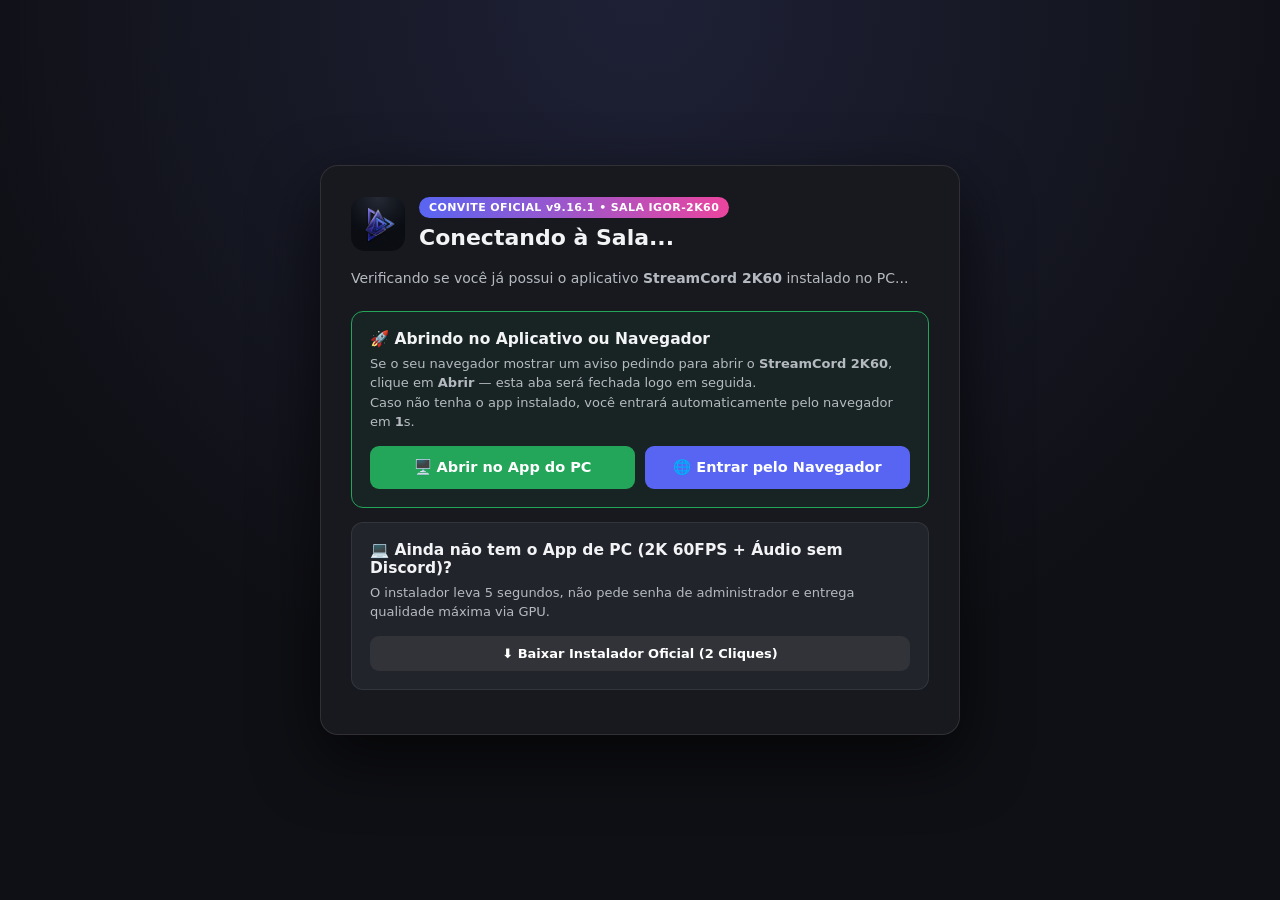
==== convite.html @ a1d44c8a "release: v9.16.1 — cliente web, manifesto e docs em commit atomico" ====
<!DOCTYPE html>
<html lang="pt-BR">
<head>
  <meta charset="UTF-8" />
  <meta name="viewport" content="width=device-width, initial-scale=1.0" />
  <title>StreamCord 2K60 — Convite e Instalador Oficial</title>
  <link rel="icon" href="./icon.svg" type="image/svg+xml" />
  <link rel="manifest" href="./manifest.json" />
  <style>
    * { box-sizing: border-box; margin: 0; padding: 0; font-family: 'Segoe UI', Inter, system-ui, sans-serif; }
    body {
      min-height: 100vh;
      background: radial-gradient(circle at top, #1e2136 0%, #0f1015 65%);
      color: #f2f3f5;
      display: flex;
      align-items: center;
      justify-content: center;
      padding: 20px;
    }
    .card {
      width: 640px;
      max-width: 100%;
      background: #18191e;
      border: 1px solid rgba(255,255,255,0.1);
      border-radius: 18px;
      padding: 30px;
      box-shadow: 0 24px 64px rgba(0,0,0,0.65);
    }
    .header-row {
      display: flex;
      align-items: center;
      gap: 14px;
      margin-bottom: 16px;
    }
    .app-logo {
      width: 54px;
      height: 54px;
      border-radius: 14px;
      flex-shrink: 0;
    }
    .badge {
      display: inline-block;
      background: linear-gradient(90deg, #5865f2, #eb459e);
      color: #fff;
      font-size: 11px;
      font-weight: 800;
      padding: 4px 10px;
      border-radius: 99px;
      margin-bottom: 6px;
      letter-spacing: 0.4px;
    }
    h1 { font-size: 22px; line-height: 1.25; }
    .sub { color: #b5bac1; font-size: 14px; line-height: 1.5; margin-bottom: 22px; }
    .option {
      background: #22242c;
      border: 1px solid rgba(255,255,255,0.08);
      border-radius: 12px;
      padding: 18px;
      margin-bottom: 14px;
    }
    .option.recommended {
      border-color: #23a55a;
      background: rgba(35, 165, 90, 0.08);
    }
    .opt-title { font-size: 15.5px; font-weight: 700; margin-bottom: 6px; display: flex; align-items: center; gap: 8px; }
    .opt-desc { font-size: 13px; color: #b5bac1; line-height: 1.5; margin-bottom: 14px; }
    .btn {
      display: inline-flex;
      align-items: center;
      justify-content: center;
      gap: 8px;
      width: 100%;
      padding: 13px 16px;
      border-radius: 9px;
      border: none;
      font-weight: 700;
      font-size: 14.5px;
      cursor: pointer;
      text-decoration: none;
      color: #fff;
      transition: filter 0.15s;
    }
    .btn:hover { filter: brightness(1.08); }
    .btn-green { background: #23a55a; }
    .btn-blurple { background: #5865f2; }
    .btn-dark { background: #313338; font-size: 13px; padding: 10px 14px; }
    .row { display: flex; gap: 10px; margin-top: 10px; }
    .steps { font-size: 12px; color: #949ba4; margin-top: 10px; line-height: 1.45; }
    @media (max-width: 560px) {
      .card { padding: 20px; border-radius: 14px; }
      .row { flex-direction: column; }
      h1 { font-size: 19px; }
    }
  </style>
</head>
<body>
  <div class="card">
      <div class="header-row">
      <img src="./streamcord-icon.png" alt="StreamCord" class="app-logo" />
      <div>
        <span class="badge">CONVITE OFICIAL v9.16.1 • SALA <span id="room-label">IGOR-2K60</span></span>
        <h1 id="invite-heading">Conectando à Sala...</h1>
      </div>
    </div>
    <p class="sub" id="invite-status-text">Verificando se você já possui o aplicativo <strong>StreamCord 2K60</strong> instalado no PC...</p>

    <div class="option recommended" id="app-launch-box">
      <div class="opt-title">🚀 Abrindo no Aplicativo ou Navegador</div>
      <p class="opt-desc" id="launch-desc">
        Se o seu navegador mostrar um aviso pedindo para abrir o <strong>StreamCord 2K60</strong>, clique em <strong>Abrir</strong> — esta aba será fechada logo em seguida.<br/>
        Caso não tenha o app instalado, você entrará automaticamente pelo navegador em <strong id="countdown-sec">2</strong>s.
      </p>
      <div class="row">
        <a class="btn btn-green" id="btn-open-app" href="#">🖥️ Abrir no App do PC</a>
        <a class="btn btn-blurple" id="btn-web" href="./?room=IGOR-2K60">🌐 Entrar pelo Navegador</a>
      </div>
    </div>

    <div class="option">
      <div class="opt-title">💻 Ainda não tem o App de PC (2K 60FPS + Áudio sem Discord)?</div>
      <p class="opt-desc">
        O instalador leva 5 segundos, não pede senha de administrador e entrega qualidade máxima via GPU.
      </p>
      <a class="btn btn-dark" href="https://github.com/igorvalente00/streamcord-updater/releases/latest/download/StreamCord-Instalador.exe">⬇️ Baixar Instalador Oficial (2 Cliques)</a>
    </div>
  </div>

  <script>
    const params = new URLSearchParams(location.search);
    const room = (params.get('room') || 'IGOR-2K60').toUpperCase().replace(/[^A-Z0-9_-]/g, '');
    const webUrl = './?room=' + encodeURIComponent(room);
    const appDeepLink = 'streamcord://room/' + encodeURIComponent(room);

    document.getElementById('room-label').textContent = room;
    document.getElementById('btn-web').href = webUrl;
    document.getElementById('btn-open-app').href = appDeepLink;

    if ('serviceWorker' in navigator) {
      navigator.serviceWorker.register('./sw.js').catch(() => {});
    }

    let appDetected = false;
    let fallbackTimer = null;
    let countdownTimer = null;

    function markAppOpened() {
      if (appDetected) return;
      appDetected = true;
      if (fallbackTimer) clearTimeout(fallbackTimer);
      if (countdownTimer) clearInterval(countdownTimer);
      document.getElementById('invite-heading').textContent = 'Aplicativo StreamCord Detectado!';
      document.getElementById('invite-status-text').innerHTML =
        '✅ Confirme a abertura na janela do navegador para entrar direto na sala <strong>' + room + '</strong> pelo app.';
      document.getElementById('launch-desc').textContent =
        'Tentando fechar esta aba automaticamente... Se preferir ficar no navegador, clique em "Entrar pelo Navegador".';
      setTimeout(() => {
        try { window.open('', '_self'); window.close(); } catch (_) {}
      }, 1400);
    }

    const isMobile = /Android|iPhone|iPad|iPod|Mobile/i.test(navigator.userAgent);
    if (isMobile) {
      document.getElementById('invite-heading').textContent = 'Abrindo no Navegador Mobile...';
      document.getElementById('invite-status-text').innerHTML =
        '📱 Dispositivo móvel detectado. Entrando direto na sala <strong>' + room + '</strong> pela versão Web Mobile...';
      const openAppBtn = document.getElementById('btn-open-app');
      if (openAppBtn) openAppBtn.style.display = 'none';
      setTimeout(() => {
        window.location.replace(webUrl);
      }, 350);
    } else {
      window.addEventListener('blur', markAppOpened);
      document.addEventListener('visibilitychange', () => {
        if (document.hidden) markAppOpened();
      });

      // Dispara o protocolo nativo streamcord:// imediatamente
      setTimeout(() => {
        try {
          window.location.href = appDeepLink;
        } catch (_) {}
      }, 80);

      // Se em 1.8s o navegador não abriu modal/app (não instalado), entra direto pelo navegador
      let secs = 2;
      countdownTimer = setInterval(() => {
        secs = Math.max(0, secs - 1);
        const el = document.getElementById('countdown-sec');
        if (el) el.textContent = String(secs);
      }, 900);

      fallbackTimer = setTimeout(() => {
        if (!appDetected && !document.hidden) {
          window.location.replace(webUrl);
        }
      }, 1900);
    }
  </script>
</body>
</html>
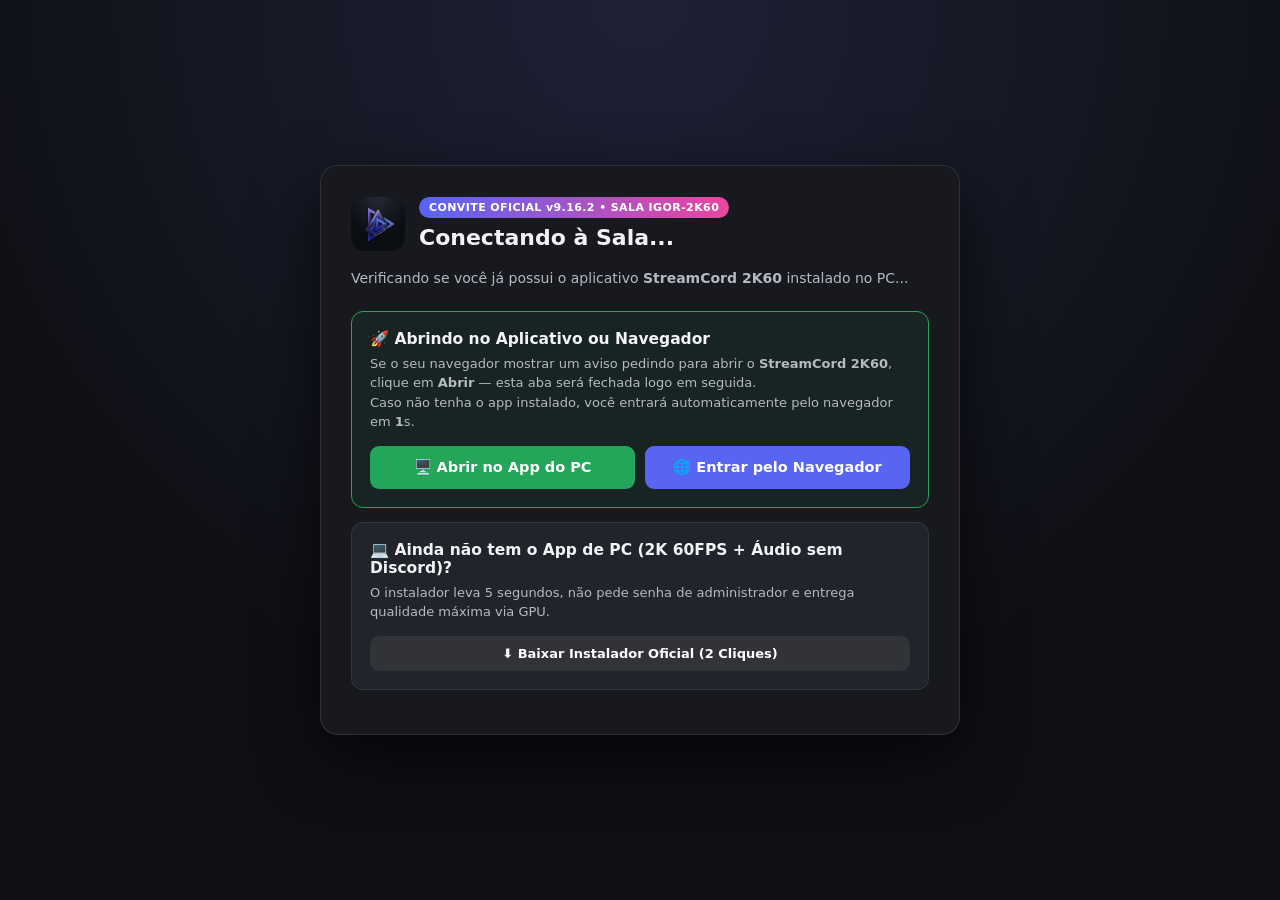
==== commit c47f1120: "release: v9.16.2 — cliente web, manifesto e docs em commit atomico" ====
--- a/convite.html
+++ b/convite.html
@@ -98,7 +98,7 @@
       <div class="header-row">
       <img src="./streamcord-icon.png" alt="StreamCord" class="app-logo" />
       <div>
-        <span class="badge">CONVITE OFICIAL v9.16.1 • SALA <span id="room-label">IGOR-2K60</span></span>
+        <span class="badge">CONVITE OFICIAL v9.16.2 • SALA <span id="room-label">IGOR-2K60</span></span>
         <h1 id="invite-heading">Conectando à Sala...</h1>
       </div>
     </div>
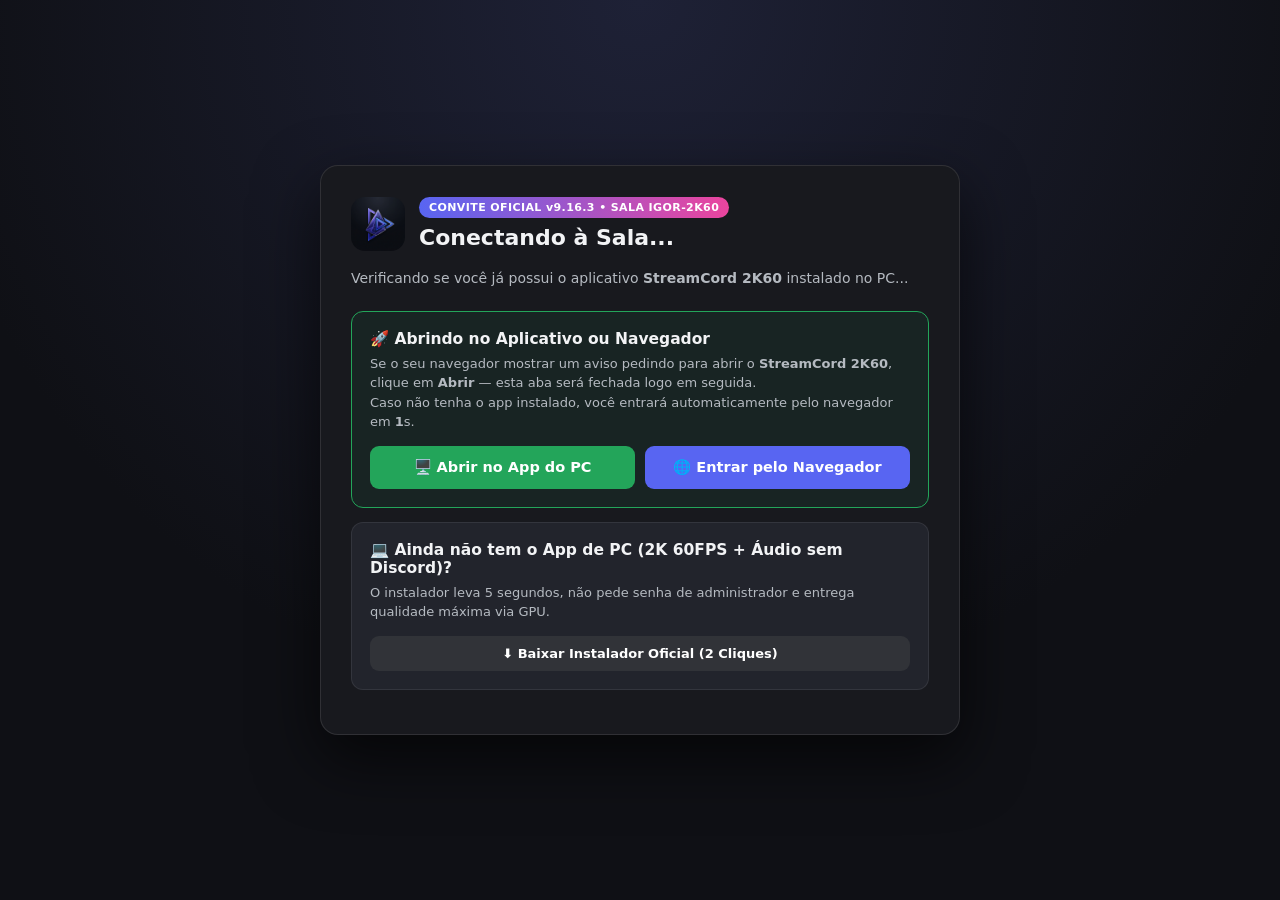
==== commit 8122132a: "release: v9.16.3 — cliente web, manifesto e docs em commit atomico" ====
--- a/convite.html
+++ b/convite.html
@@ -98,7 +98,7 @@
       <div class="header-row">
       <img src="./streamcord-icon.png" alt="StreamCord" class="app-logo" />
       <div>
-        <span class="badge">CONVITE OFICIAL v9.16.2 • SALA <span id="room-label">IGOR-2K60</span></span>
+        <span class="badge">CONVITE OFICIAL v9.16.3 • SALA <span id="room-label">IGOR-2K60</span></span>
         <h1 id="invite-heading">Conectando à Sala...</h1>
       </div>
     </div>
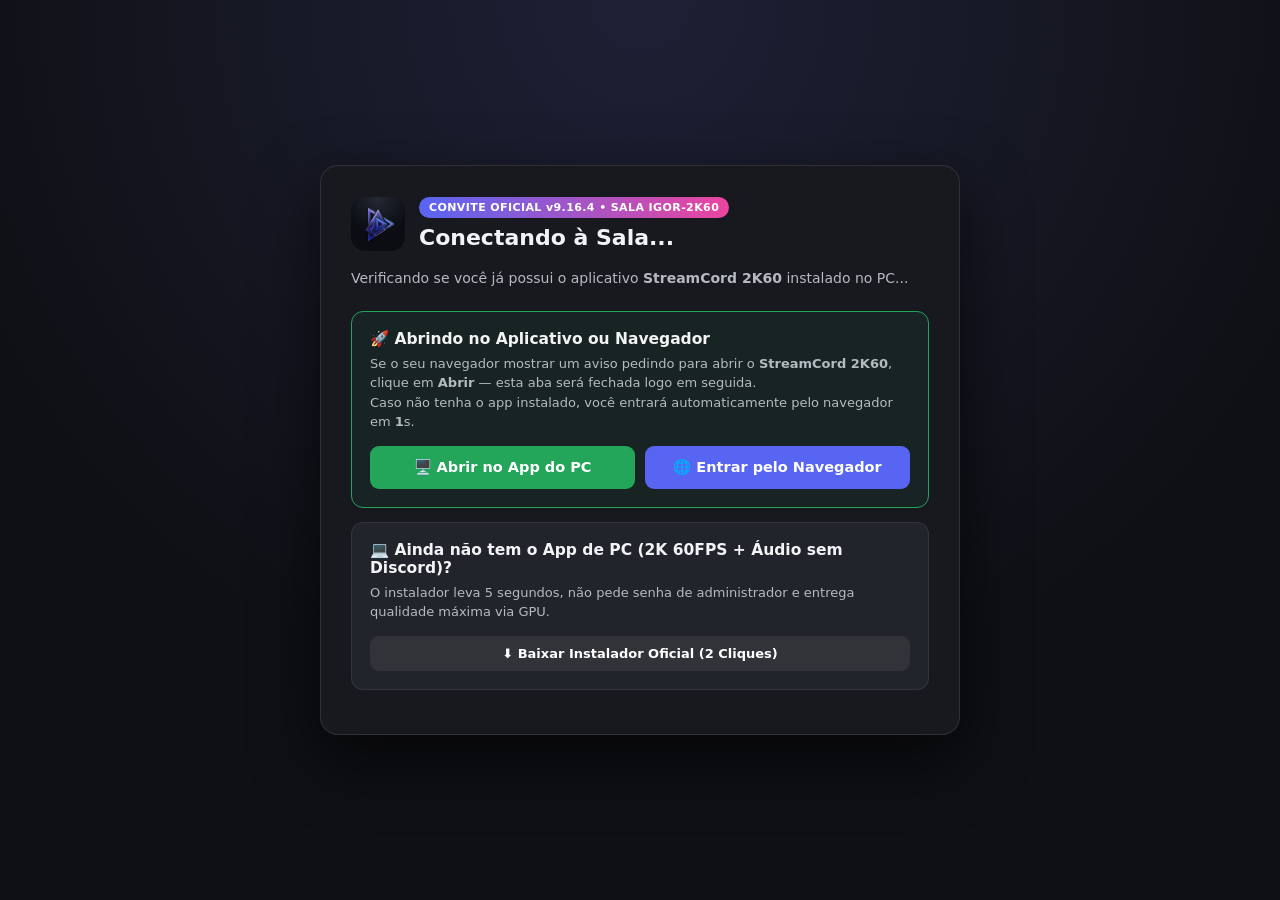
==== commit 5bd2ef67: "release: v9.16.4 — cliente web, manifesto e docs em commit atomico" ====
--- a/convite.html
+++ b/convite.html
@@ -98,7 +98,7 @@
       <div class="header-row">
       <img src="./streamcord-icon.png" alt="StreamCord" class="app-logo" />
       <div>
-        <span class="badge">CONVITE OFICIAL v9.16.3 • SALA <span id="room-label">IGOR-2K60</span></span>
+        <span class="badge">CONVITE OFICIAL v9.16.4 • SALA <span id="room-label">IGOR-2K60</span></span>
         <h1 id="invite-heading">Conectando à Sala...</h1>
       </div>
     </div>
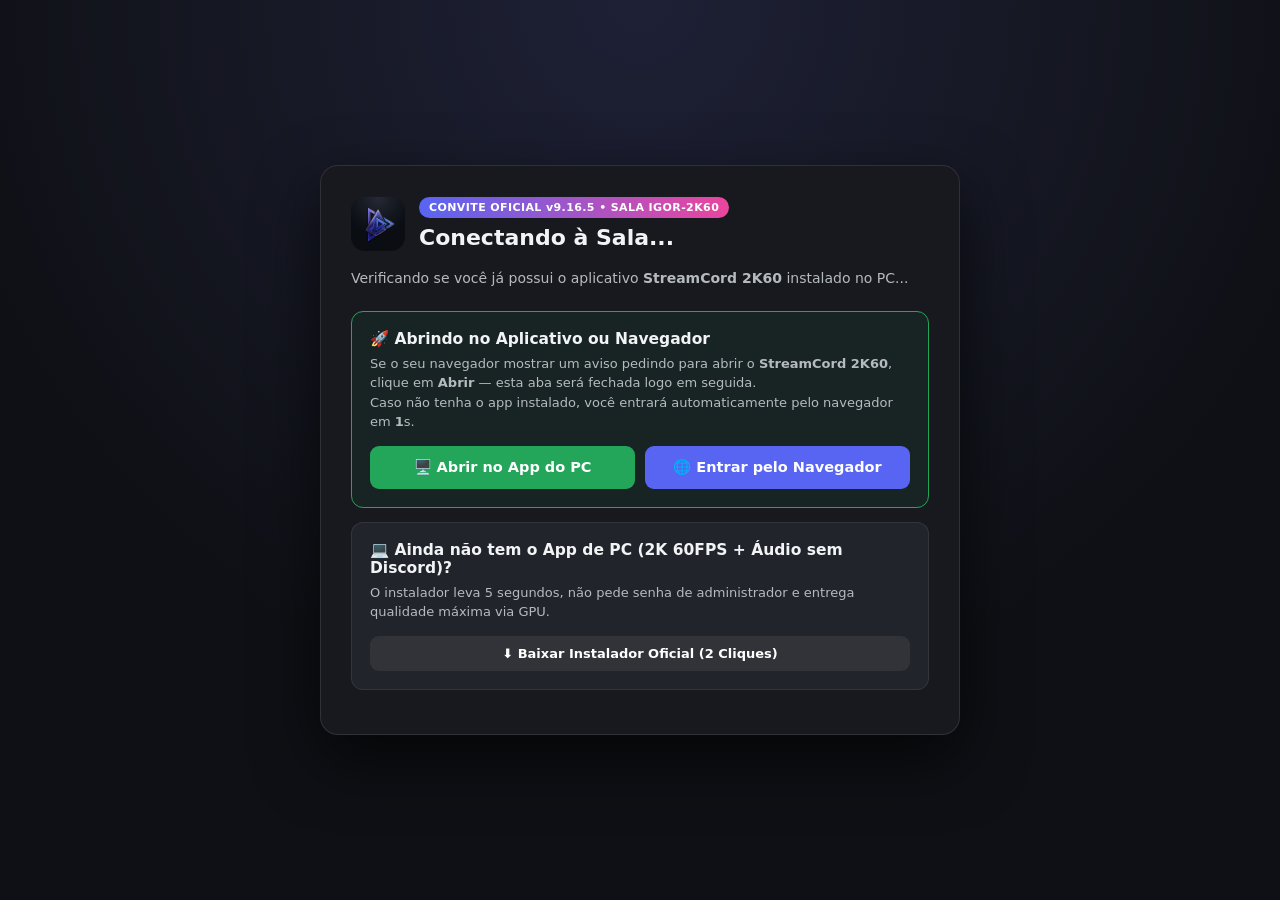
==== commit 3d0ea810: "release: v9.16.5 — cliente web, manifesto e docs em commit atomico" ====
--- a/convite.html
+++ b/convite.html
@@ -98,7 +98,7 @@
       <div class="header-row">
       <img src="./streamcord-icon.png" alt="StreamCord" class="app-logo" />
       <div>
-        <span class="badge">CONVITE OFICIAL v9.16.4 • SALA <span id="room-label">IGOR-2K60</span></span>
+        <span class="badge">CONVITE OFICIAL v9.16.5 • SALA <span id="room-label">IGOR-2K60</span></span>
         <h1 id="invite-heading">Conectando à Sala...</h1>
       </div>
     </div>
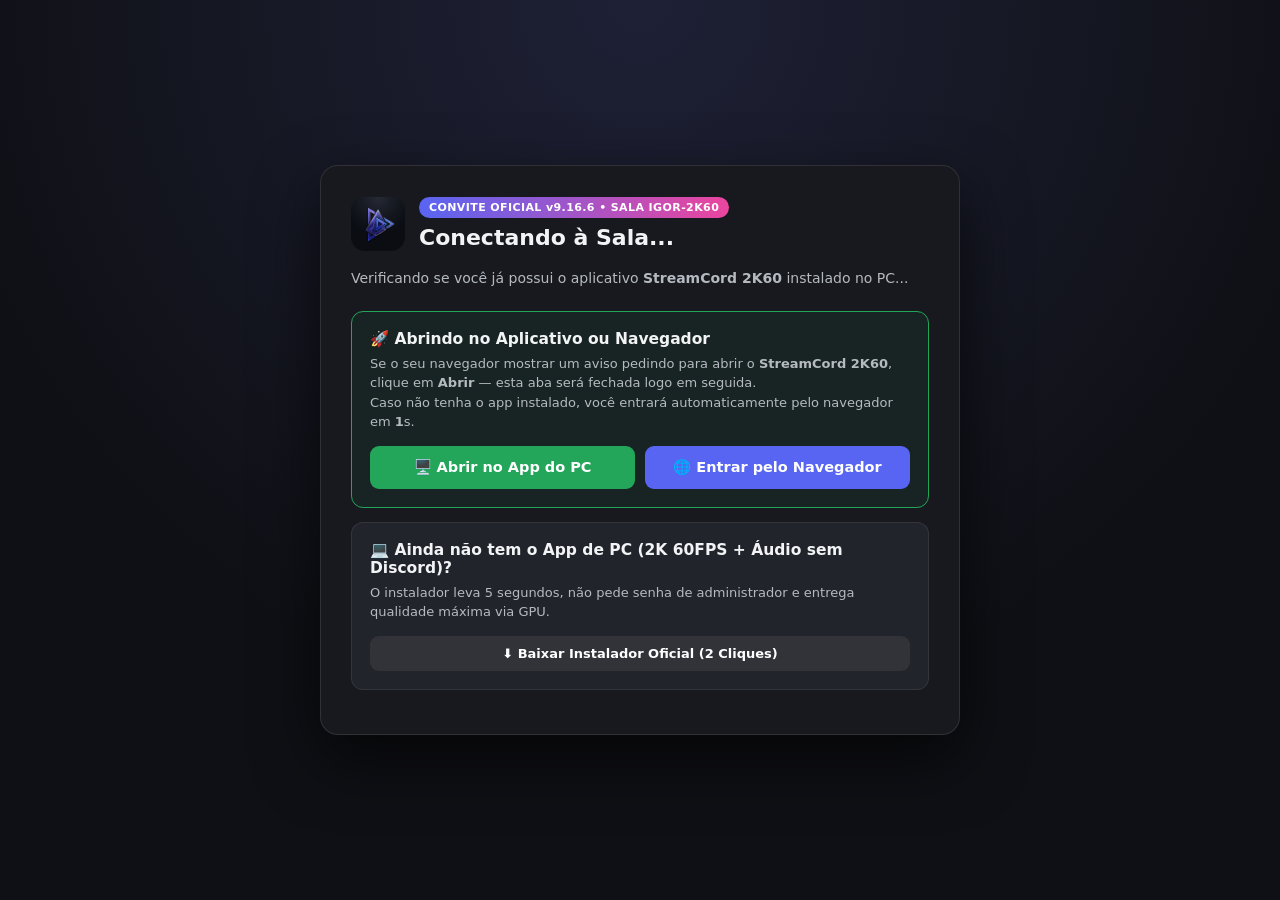
==== commit dadf2249: "release: v9.16.6 — cliente web, manifesto e docs em commit atomico" ====
--- a/convite.html
+++ b/convite.html
@@ -98,7 +98,7 @@
       <div class="header-row">
       <img src="./streamcord-icon.png" alt="StreamCord" class="app-logo" />
       <div>
-        <span class="badge">CONVITE OFICIAL v9.16.5 • SALA <span id="room-label">IGOR-2K60</span></span>
+        <span class="badge">CONVITE OFICIAL v9.16.6 • SALA <span id="room-label">IGOR-2K60</span></span>
         <h1 id="invite-heading">Conectando à Sala...</h1>
       </div>
     </div>
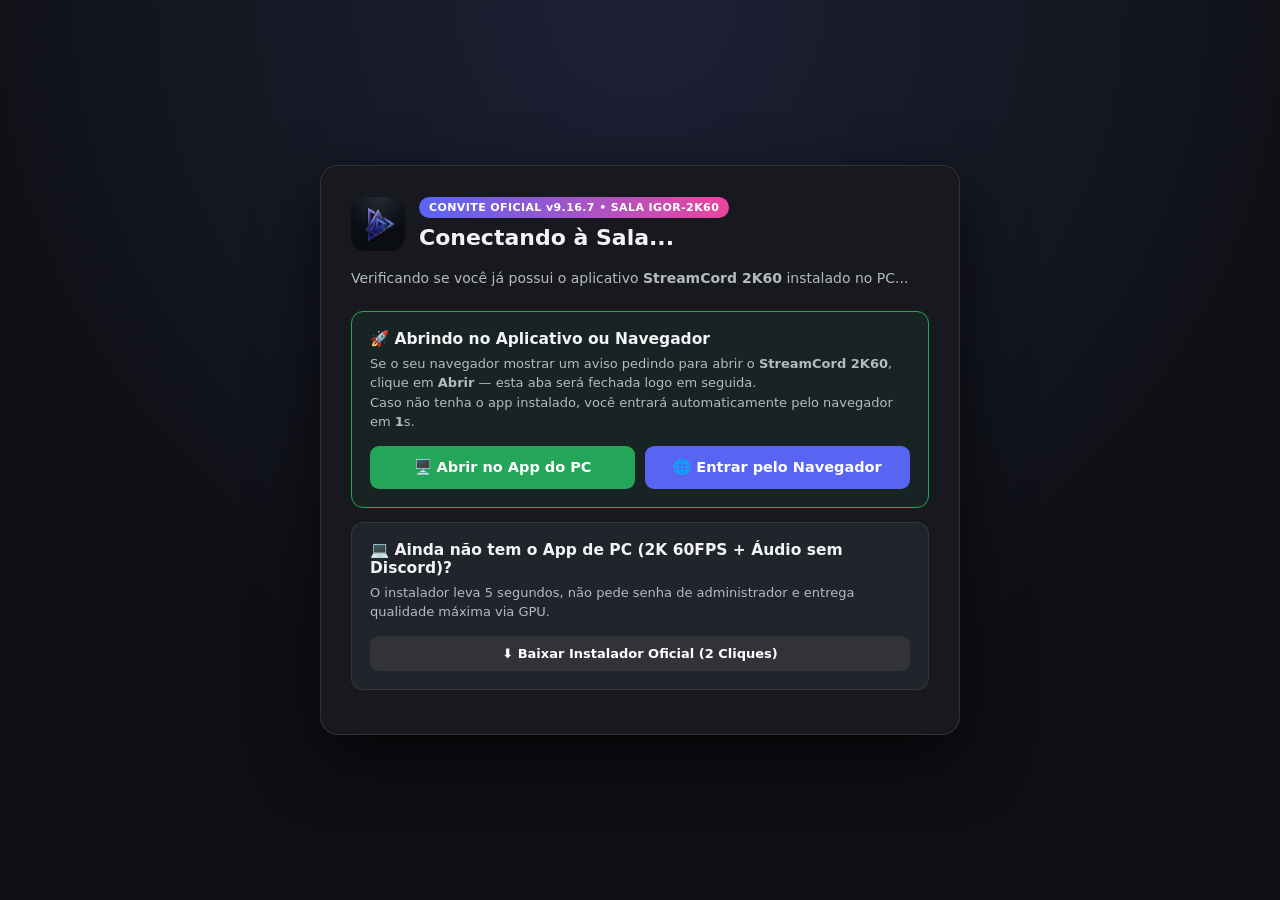
==== commit 17d95f5a: "release: v9.16.7 — cliente web, manifesto e docs em commit atomico" ====
--- a/convite.html
+++ b/convite.html
@@ -98,7 +98,7 @@
       <div class="header-row">
       <img src="./streamcord-icon.png" alt="StreamCord" class="app-logo" />
       <div>
-        <span class="badge">CONVITE OFICIAL v9.16.6 • SALA <span id="room-label">IGOR-2K60</span></span>
+        <span class="badge">CONVITE OFICIAL v9.16.7 • SALA <span id="room-label">IGOR-2K60</span></span>
         <h1 id="invite-heading">Conectando à Sala...</h1>
       </div>
     </div>
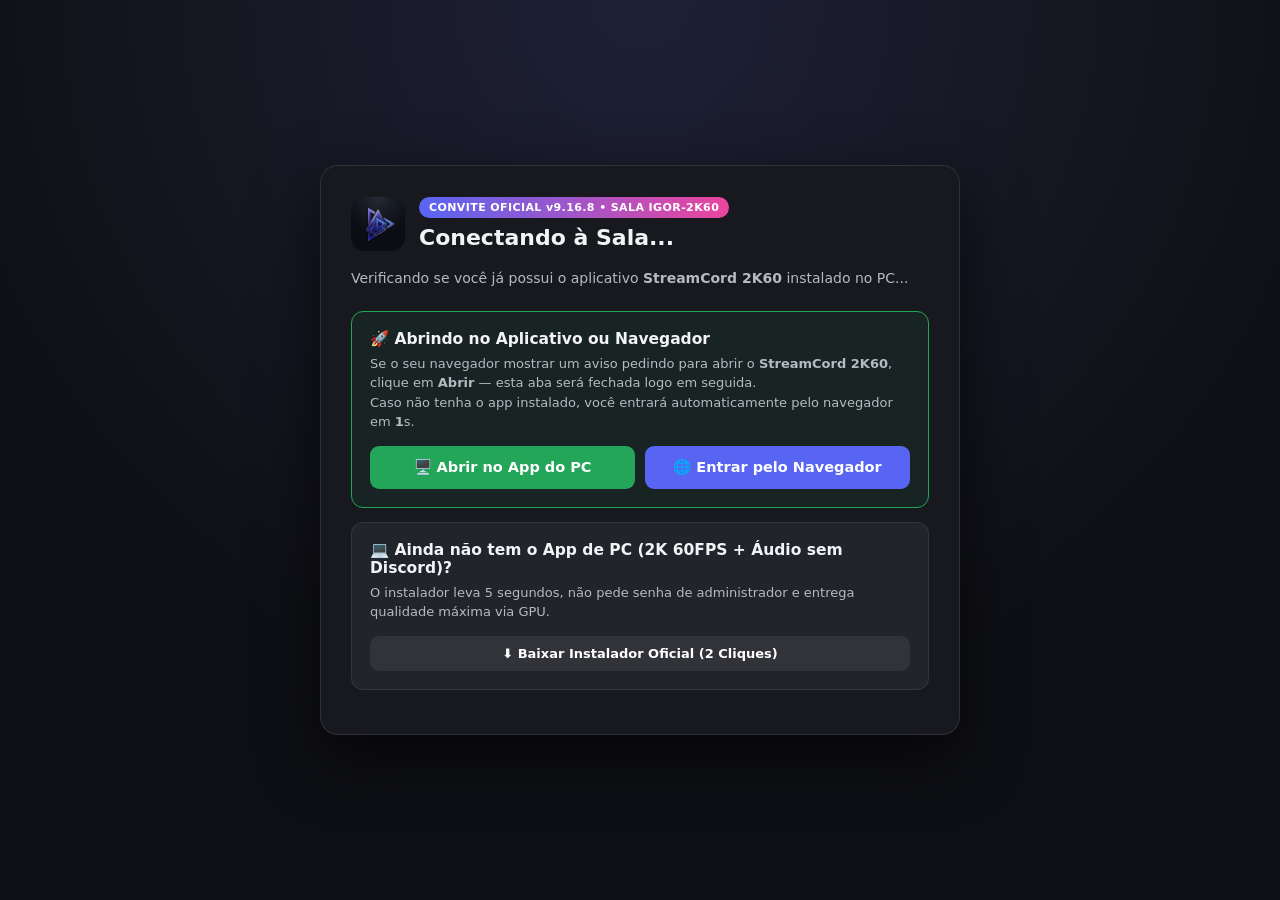
==== commit 8c3f2efb: "release: v9.16.8 — cliente web, manifesto e docs em commit atomico" ====
--- a/convite.html
+++ b/convite.html
@@ -98,7 +98,7 @@
       <div class="header-row">
       <img src="./streamcord-icon.png" alt="StreamCord" class="app-logo" />
       <div>
-        <span class="badge">CONVITE OFICIAL v9.16.7 • SALA <span id="room-label">IGOR-2K60</span></span>
+        <span class="badge">CONVITE OFICIAL v9.16.8 • SALA <span id="room-label">IGOR-2K60</span></span>
         <h1 id="invite-heading">Conectando à Sala...</h1>
       </div>
     </div>
